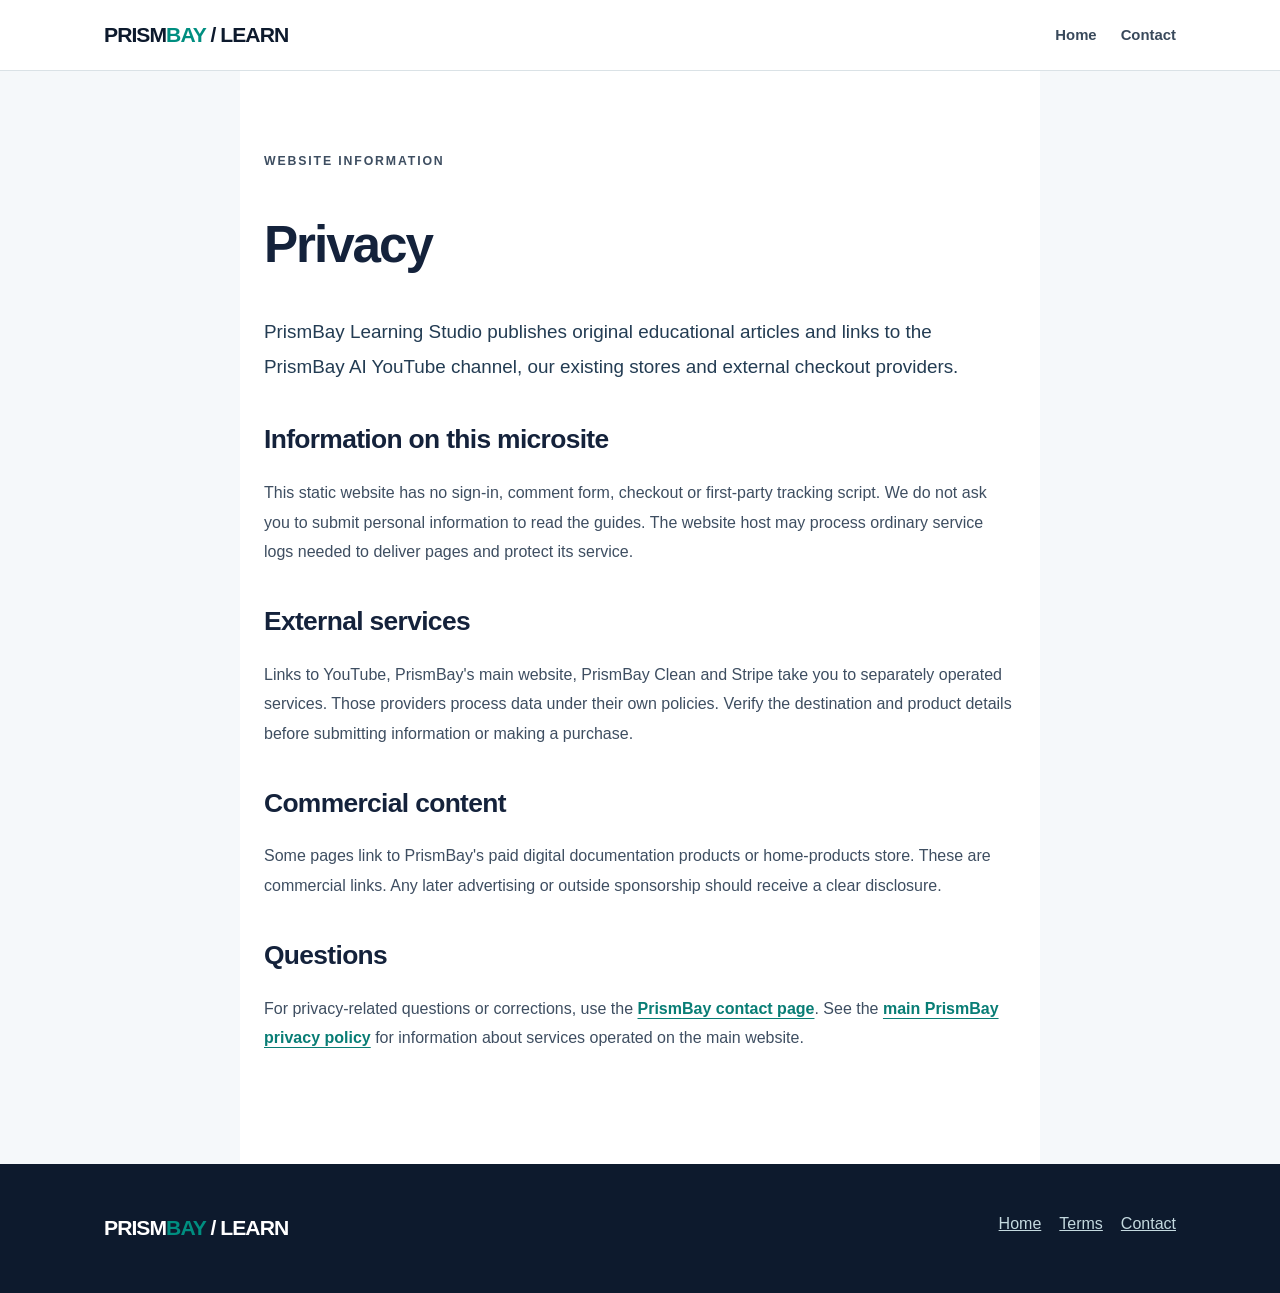
==== privacy.html @ 0d645364 "Publish original PrismBay AI learning and income hub" ====
<!doctype html><html lang="en"><head><meta charset="utf-8"><meta name="viewport" content="width=device-width,initial-scale=1"><title>Privacy | PrismBay Learning Studio</title><meta name="description" content="Information about this PrismBay Learning Studio website and links to third-party services."><meta name="robots" content="index,follow"><link rel="stylesheet" href="assets/site.css"><link rel="canonical" href="https://ragunauth123456-maker.github.io/prismbay-learning-studio/privacy.html"></head><body>
<a class="skip" href="#main">Skip to content</a><header class="navbar"><div class="container navrow"><a class="brand" href="./">PRISM<span>BAY</span> / LEARN</a><nav class="navlinks"><a href="./">Home</a><a href="https://www.prismbayai.com/contact">Contact</a></nav></div></header>
<main id="main"><article class="article"><p class="section-kicker">Website information</p><h1>Privacy</h1><p class="lead">PrismBay Learning Studio publishes original educational articles and links to the PrismBay AI YouTube channel, our existing stores and external checkout providers.</p>
<h2>Information on this microsite</h2><p>This static website has no sign-in, comment form, checkout or first-party tracking script. We do not ask you to submit personal information to read the guides. The website host may process ordinary service logs needed to deliver pages and protect its service.</p>
<h2>External services</h2><p>Links to YouTube, PrismBay's main website, PrismBay Clean and Stripe take you to separately operated services. Those providers process data under their own policies. Verify the destination and product details before submitting information or making a purchase.</p>
<h2>Commercial content</h2><p>Some pages link to PrismBay's paid digital documentation products or home-products store. These are commercial links. Any later advertising or outside sponsorship should receive a clear disclosure.</p>
<h2>Questions</h2><p>For privacy-related questions or corrections, use the <a class="text-link" href="https://www.prismbayai.com/contact">PrismBay contact page</a>. See the <a class="text-link" href="https://www.prismbayai.com/privacy">main PrismBay privacy policy</a> for information about services operated on the main website.</p></article></main>
<footer class="footer"><div class="container footer-grid"><a class="brand" href="./">PRISM<span>BAY</span> / LEARN</a><div class="footer-links"><a href="./">Home</a><a href="https://www.prismbayai.com/terms">Terms</a><a href="https://www.prismbayai.com/contact">Contact</a></div></div></footer></body></html>
---- assets/site.css ----
:root{color-scheme:light;--ink:#14223b;--muted:#4c5b6b;--accent:#008e80;--night:#0d1a2d;--line:#dae2e6;--wash:#f5f8fa}
*{box-sizing:border-box}html{scroll-behavior:smooth}body{margin:0;font:16px/1.65 -apple-system,BlinkMacSystemFont,"Segoe UI",Arial,sans-serif;color:var(--ink);background:var(--wash)}
a{color:inherit}a:focus-visible,button:focus-visible{outline:3px solid #f7ad36;outline-offset:3px}img{max-width:100%}
.container{max-width:1120px;margin:auto;padding:0 24px}.skip{position:absolute;top:-100px;left:18px;padding:12px;background:#fff;z-index:100}.skip:focus{top:16px}
.navbar{background:#fff;border-bottom:1px solid var(--line);position:sticky;top:0;z-index:20}
.navrow{display:flex;align-items:center;justify-content:space-between;gap:20px;min-height:70px}
.brand{font-weight:850;font-size:1.32rem;text-decoration:none;letter-spacing:-.045em;color:var(--night)}.brand span{color:var(--accent)}.navlinks{display:flex;gap:24px;flex-wrap:wrap;align-items:center}
.navlinks a{font-size:.93rem;text-decoration:none;font-weight:650;color:#39495b}.navlinks a:hover{color:var(--accent)}
.hero{background:radial-gradient(ellipse at 90% 0%,#164e63 0%,transparent 38%),linear-gradient(115deg,#0d1a2d,#112c42);color:#fff;overflow:hidden}
.hero-grid{display:grid;grid-template-columns:1.2fr .8fr;align-items:center;gap:58px;padding-top:82px;padding-bottom:90px}
.eyebrow{font-size:.76rem;font-weight:850;letter-spacing:.16em;text-transform:uppercase;color:#76e6d6}.hero h1{font-size:clamp(2.8rem,5vw,4.7rem);line-height:1.08;letter-spacing:-.045em;max-width:780px;margin:14px 0 25px}
.hero p{font-size:1.13rem;color:#d1e1e9;max-width:680px;margin:0}.cta-row{display:flex;gap:14px;flex-wrap:wrap;margin-top:33px}.btn{display:inline-flex;align-items:center;justify-content:center;text-decoration:none;border:2px solid transparent;border-radius:9px;font-weight:800;padding:13px 19px;transition:transform .16s,background .16s;min-height:48px}
.btn:hover{transform:translateY(-2px)}.btn-primary{background:#12c5ad;color:#092337}.btn-primary:hover{background:#6be8d4}.btn-outline{border-color:#8faabb;color:#fff}.btn-outline:hover{background:#ffffff18}
.hero-note{font-size:.8rem!important;color:#b5cbd4!important;margin-top:25px!important}.visual{min-height:350px;position:relative;display:grid;place-items:center}
.visual:before{content:"";position:absolute;inset:15px;border:1px solid #46677d;transform:rotate(-7deg);border-radius:25px}
.visual-card{position:relative;background:#f3fafb;color:#122840;width:min(100%,365px);border-radius:22px;padding:31px;box-shadow:0 28px 75px #030c19aa;transform:rotate(3deg)}
.visual-tag{font-size:.75rem;font-weight:850;text-transform:uppercase;letter-spacing:.14em;color:#087f73}
.visual-card h2{font-size:2rem;line-height:1.15;letter-spacing:-.04em;margin:17px 0}.visual-card p{font-size:.96rem;color:#526576}.mini-track{height:12px;border-radius:6px;background:#e1edf0;margin:15px 0}.mini-track b{display:block;height:12px;background:#12b8a4;border-radius:6px}
.section{padding:78px 0}.section-white{background:#fff}.section-title{font-size:clamp(1.9rem,3vw,2.7rem);letter-spacing:-.035em;line-height:1.2;margin:12px 0 18px}.section-intro{max-width:760px;color:var(--muted);font-size:1.05rem}
.section-kicker{font-size:.77rem;font-weight:850;text-transform:uppercase;letter-spacing:.15em;color:var(--accent)}
.grid{display:grid;grid-template-columns:repeat(3,minmax(0,1fr));gap:22px;margin-top:36px}.card{background:#fff;border:1px solid var(--line);border-radius:17px;padding:29px;display:flex;flex-direction:column;min-height:300px;box-shadow:0 8px 25px #10213e07}
.section-white .card{background:var(--wash)}.card-num{font-size:.8rem;font-weight:850;letter-spacing:.12em;color:var(--accent)}.card h3{font-size:1.37rem;line-height:1.3;margin:16px 0 8px}.card p{color:var(--muted);margin:0 0 22px}.text-link{font-weight:800;color:#087d75;text-decoration:underline;text-underline-offset:4px;margin-top:auto}
.plain-list{padding-left:22px;color:var(--muted)}.plain-list li{margin:13px 0}.split{display:grid;grid-template-columns:1.08fr .92fr;gap:42px;align-items:center}
.panel{border-radius:17px;padding:35px;background:#e8f4f2;border:1px solid #c5e4dd}.panel h3{margin:0 0 9px;font-size:1.4rem}.panel p{margin:0;color:#375863}
.price{font-size:1.72rem;font-weight:850;margin:15px 0 23px}.small{font-size:.86rem!important}.commerce{border-top:4px solid #00aa94}
.disclosure{padding:18px 20px;border-left:4px solid #1da995;background:#ecf7f6;margin-top:35px;color:#385d5b;font-size:.93rem}
.footer{background:var(--night);color:#c2d5de;padding:47px 0}.footer .brand{color:#fff}.footer-grid{display:flex;justify-content:space-between;gap:36px;flex-wrap:wrap}.footer-links{display:flex;flex-wrap:wrap;gap:18px}.footer a{color:#c4d9df}.footer a:hover{color:#6be8d4}
.article{max-width:800px;margin:0 auto;padding:67px 24px 95px;background:#fff}.article h1{font-size:clamp(2.25rem,4vw,3.4rem);letter-spacing:-.04em;line-height:1.12}.article h2{font-size:1.65rem;letter-spacing:-.025em;margin-top:38px;line-height:1.25}.article p,.article li{color:#3e4e61;line-height:1.85}.article .lead{font-size:1.18rem;color:#233c53}.article-box{background:#eef7f6;border:1px solid #c6e7e2;padding:20px 25px;border-radius:13px;margin:32px 0}.article-box p{margin-top:0}
.toc{background:#f5f8fa;border:1px solid var(--line);border-radius:12px;padding:21px 26px}.toc ul{margin:0;padding-left:20px}.toc a{color:#077e73}
@media(max-width:900px){.hero-grid,.split{grid-template-columns:1fr}.hero-grid{gap:22px;padding-top:60px;padding-bottom:65px}.visual{min-height:230px}.visual-card{max-width:330px}.grid{grid-template-columns:1fr 1fr}}
@media(max-width:650px){.navrow{align-items:flex-start;flex-direction:column;padding-top:16px;padding-bottom:17px;gap:8px}.navlinks{gap:13px}.navlinks a{font-size:.85rem}.hero-grid{padding-top:47px}.visual{display:none}.section{padding:56px 0}.grid{grid-template-columns:1fr;margin-top:25px}.card{min-height:0}.panel{padding:24px}.footer-grid{flex-direction:column}.article{padding-top:48px}}
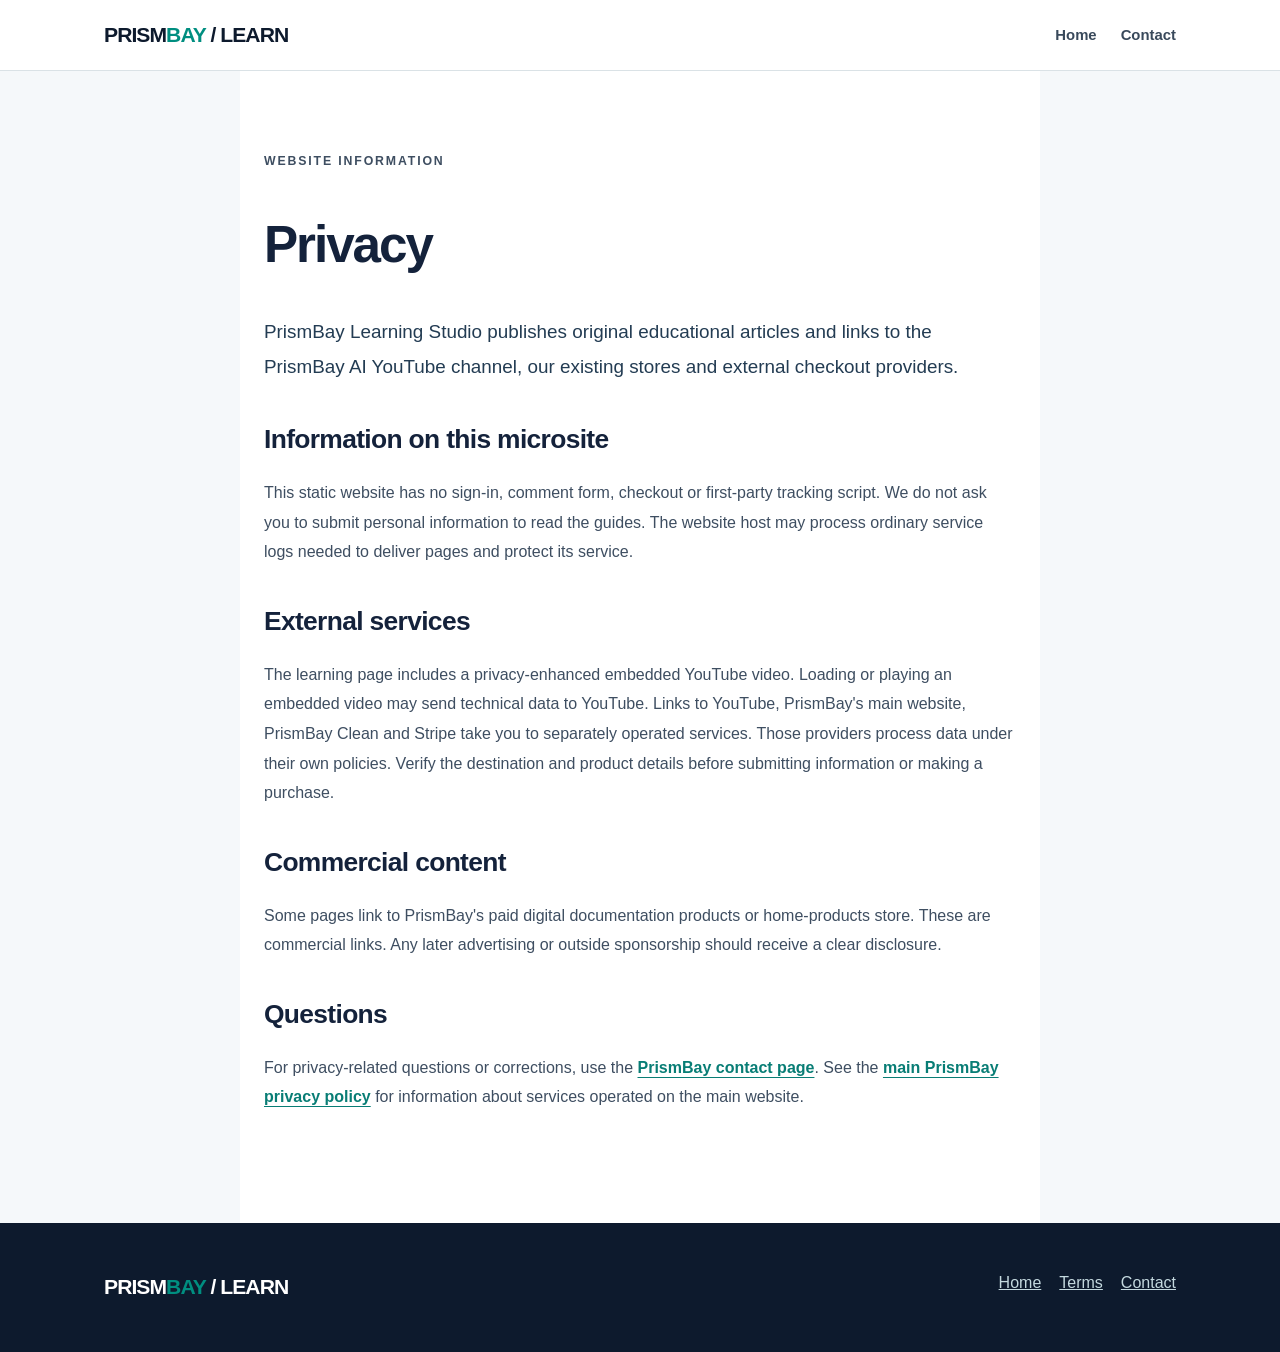
==== commit 35a062fe: "Feature existing PrismBay AI educational Short and companion guide" ====
--- a/privacy.html
+++ b/privacy.html
@@ -2,7 +2,7 @@
 <a class="skip" href="#main">Skip to content</a><header class="navbar"><div class="container navrow"><a class="brand" href="./">PRISM<span>BAY</span> / LEARN</a><nav class="navlinks"><a href="./">Home</a><a href="https://www.prismbayai.com/contact">Contact</a></nav></div></header>
 <main id="main"><article class="article"><p class="section-kicker">Website information</p><h1>Privacy</h1><p class="lead">PrismBay Learning Studio publishes original educational articles and links to the PrismBay AI YouTube channel, our existing stores and external checkout providers.</p>
 <h2>Information on this microsite</h2><p>This static website has no sign-in, comment form, checkout or first-party tracking script. We do not ask you to submit personal information to read the guides. The website host may process ordinary service logs needed to deliver pages and protect its service.</p>
-<h2>External services</h2><p>Links to YouTube, PrismBay's main website, PrismBay Clean and Stripe take you to separately operated services. Those providers process data under their own policies. Verify the destination and product details before submitting information or making a purchase.</p>
+<h2>External services</h2><p>The learning page includes a privacy-enhanced embedded YouTube video. Loading or playing an embedded video may send technical data to YouTube. Links to YouTube, PrismBay's main website, PrismBay Clean and Stripe take you to separately operated services. Those providers process data under their own policies. Verify the destination and product details before submitting information or making a purchase.</p>
 <h2>Commercial content</h2><p>Some pages link to PrismBay's paid digital documentation products or home-products store. These are commercial links. Any later advertising or outside sponsorship should receive a clear disclosure.</p>
 <h2>Questions</h2><p>For privacy-related questions or corrections, use the <a class="text-link" href="https://www.prismbayai.com/contact">PrismBay contact page</a>. See the <a class="text-link" href="https://www.prismbayai.com/privacy">main PrismBay privacy policy</a> for information about services operated on the main website.</p></article></main>
 <footer class="footer"><div class="container footer-grid"><a class="brand" href="./">PRISM<span>BAY</span> / LEARN</a><div class="footer-links"><a href="./">Home</a><a href="https://www.prismbayai.com/terms">Terms</a><a href="https://www.prismbayai.com/contact">Contact</a></div></div></footer></body></html>
--- a/assets/site.css
+++ b/assets/site.css
@@ -23,7 +23,7 @@
 .plain-list{padding-left:22px;color:var(--muted)}.plain-list li{margin:13px 0}.split{display:grid;grid-template-columns:1.08fr .92fr;gap:42px;align-items:center}
 .panel{border-radius:17px;padding:35px;background:#e8f4f2;border:1px solid #c5e4dd}.panel h3{margin:0 0 9px;font-size:1.4rem}.panel p{margin:0;color:#375863}
 .price{font-size:1.72rem;font-weight:850;margin:15px 0 23px}.small{font-size:.86rem!important}.commerce{border-top:4px solid #00aa94}
-.disclosure{padding:18px 20px;border-left:4px solid #1da995;background:#ecf7f6;margin-top:35px;color:#385d5b;font-size:.93rem}
+.featured-video{margin-top:30px;max-width:300px}.featured-video iframe{display:block;width:100%;aspect-ratio:9/16;height:auto;border:1px solid #c7d9d9;border-radius:14px;background:#0d1a2d}.featured-video .small{margin-top:10px}.featured-video a{color:#087d75;font-weight:750}.disclosure{padding:18px 20px;border-left:4px solid #1da995;background:#ecf7f6;margin-top:35px;color:#385d5b;font-size:.93rem}
 .footer{background:var(--night);color:#c2d5de;padding:47px 0}.footer .brand{color:#fff}.footer-grid{display:flex;justify-content:space-between;gap:36px;flex-wrap:wrap}.footer-links{display:flex;flex-wrap:wrap;gap:18px}.footer a{color:#c4d9df}.footer a:hover{color:#6be8d4}
 .article{max-width:800px;margin:0 auto;padding:67px 24px 95px;background:#fff}.article h1{font-size:clamp(2.25rem,4vw,3.4rem);letter-spacing:-.04em;line-height:1.12}.article h2{font-size:1.65rem;letter-spacing:-.025em;margin-top:38px;line-height:1.25}.article p,.article li{color:#3e4e61;line-height:1.85}.article .lead{font-size:1.18rem;color:#233c53}.article-box{background:#eef7f6;border:1px solid #c6e7e2;padding:20px 25px;border-radius:13px;margin:32px 0}.article-box p{margin-top:0}
 .toc{background:#f5f8fa;border:1px solid var(--line);border-radius:12px;padding:21px 26px}.toc ul{margin:0;padding-left:20px}.toc a{color:#077e73}
